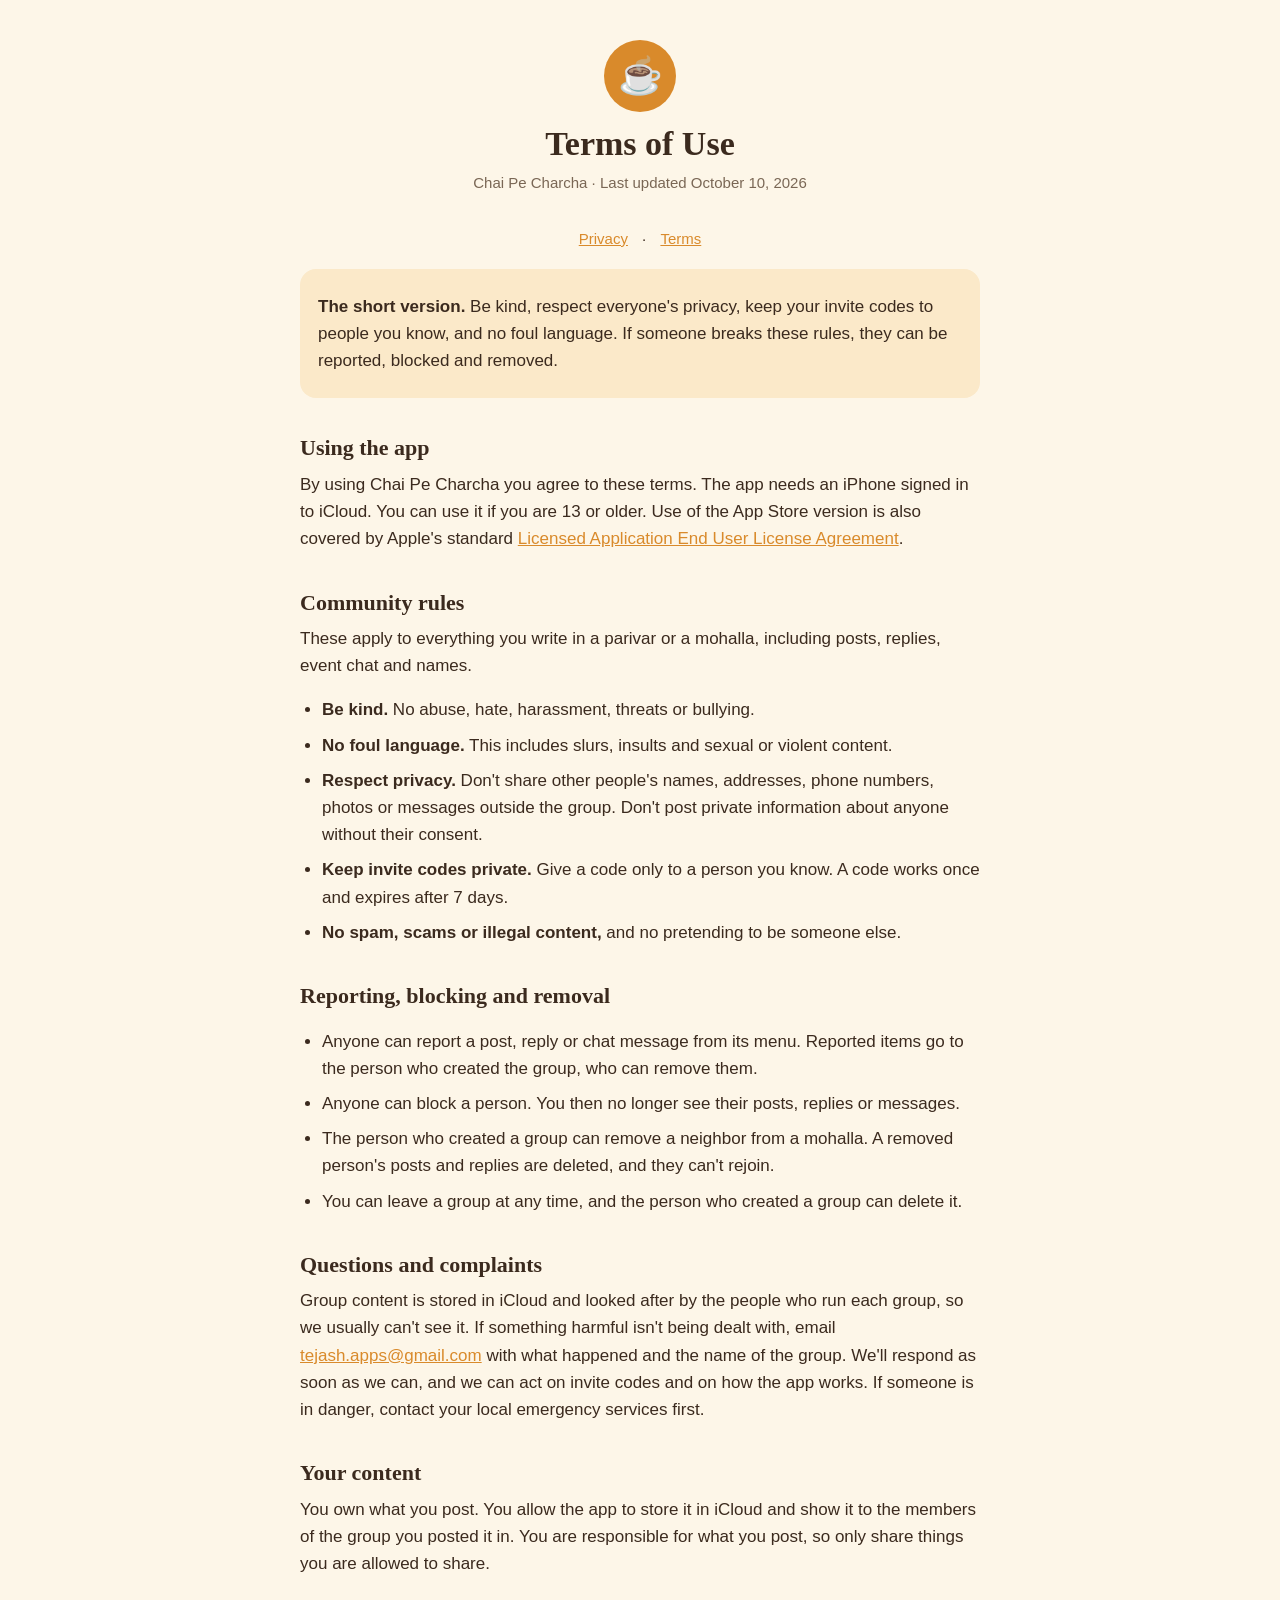
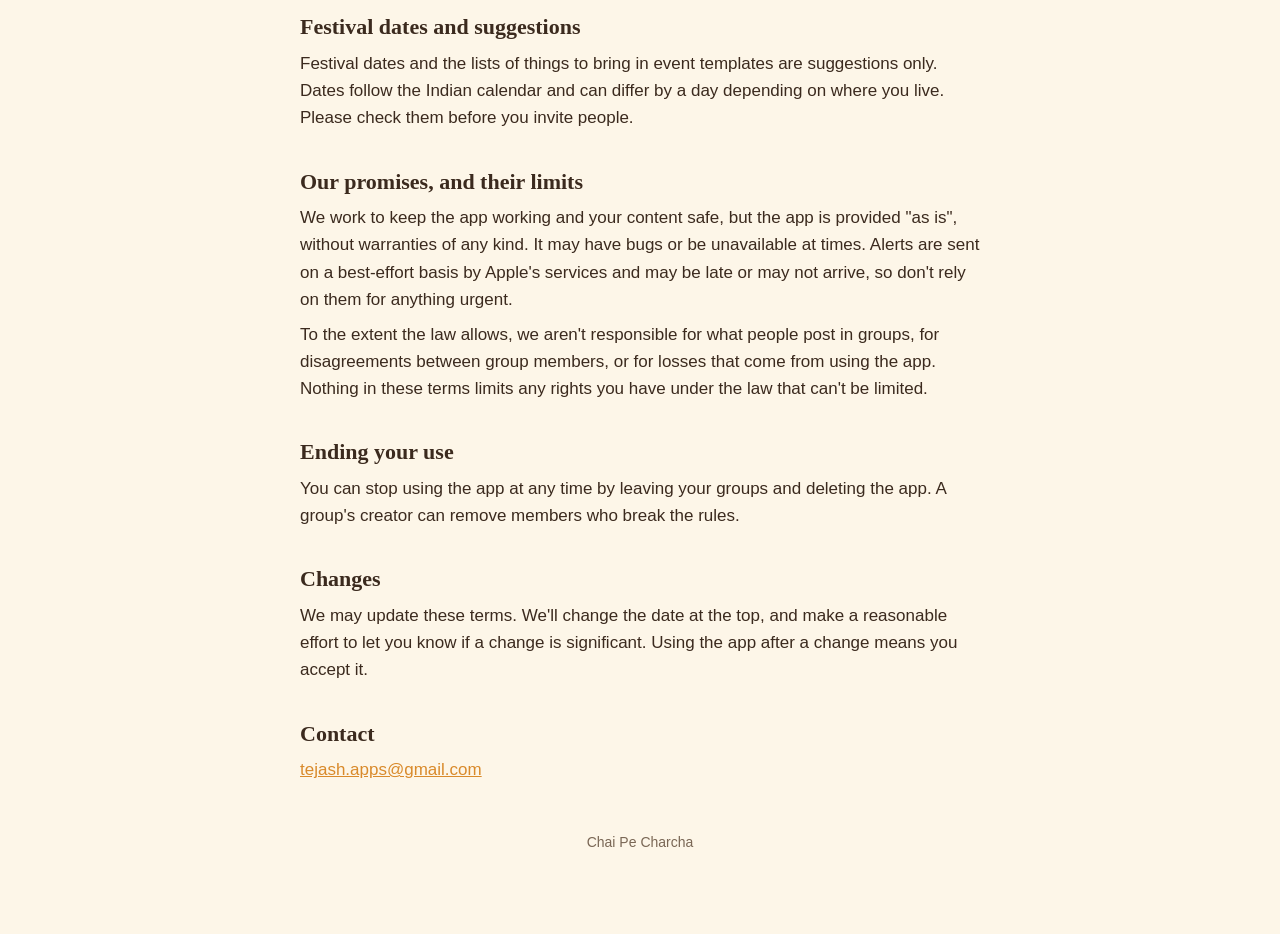
==== terms.html @ 7236cd10 "Add files via upload" ====
<!doctype html>
<html lang="en">
<head>
<meta charset="utf-8">
<meta name="viewport" content="width=device-width, initial-scale=1">
<title>Chai Pe Charcha Terms of Use</title>
<link rel="stylesheet" href="style.css">
</head>
<body>
<main>
<header>
  <div class="logo" aria-hidden="true">☕</div>
  <h1>Terms of Use</h1>
  <p class="updated">Chai Pe Charcha · Last updated October 10, 2026</p>
</header>
<nav><a href="index.html">Privacy</a> · <a href="terms.html">Terms</a></nav>

<div class="card">
  <p><strong>The short version.</strong> Be kind, respect everyone's privacy, keep your invite codes to people you know, and no foul language. If someone breaks these rules, they can be reported, blocked and removed.</p>
</div>

<h2>Using the app</h2>
<p>By using Chai Pe Charcha you agree to these terms. The app needs an iPhone signed in to iCloud. You can use it if you are 13 or older. Use of the App Store version is also covered by Apple's standard <a href="https://www.apple.com/legal/internet-services/itunes/dev/stdeula/">Licensed Application End User License Agreement</a>.</p>

<h2>Community rules</h2>
<p>These apply to everything you write in a parivar or a mohalla, including posts, replies, event chat and names.</p>
<ul>
  <li><strong>Be kind.</strong> No abuse, hate, harassment, threats or bullying.</li>
  <li><strong>No foul language.</strong> This includes slurs, insults and sexual or violent content.</li>
  <li><strong>Respect privacy.</strong> Don't share other people's names, addresses, phone numbers, photos or messages outside the group. Don't post private information about anyone without their consent.</li>
  <li><strong>Keep invite codes private.</strong> Give a code only to a person you know. A code works once and expires after 7 days.</li>
  <li><strong>No spam, scams or illegal content,</strong> and no pretending to be someone else.</li>
</ul>

<h2>Reporting, blocking and removal</h2>
<ul>
  <li>Anyone can report a post, reply or chat message from its menu. Reported items go to the person who created the group, who can remove them.</li>
  <li>Anyone can block a person. You then no longer see their posts, replies or messages.</li>
  <li>The person who created a group can remove a neighbor from a mohalla. A removed person's posts and replies are deleted, and they can't rejoin.</li>
  <li>You can leave a group at any time, and the person who created a group can delete it.</li>
</ul>

<h2>Questions and complaints</h2>
<p>Group content is stored in iCloud and looked after by the people who run each group, so we usually can't see it. If something harmful isn't being dealt with, email <a href="mailto:tejash.apps@gmail.com">tejash.apps@gmail.com</a> with what happened and the name of the group. We'll respond as soon as we can, and we can act on invite codes and on how the app works. If someone is in danger, contact your local emergency services first.</p>

<h2>Your content</h2>
<p>You own what you post. You allow the app to store it in iCloud and show it to the members of the group you posted it in. You are responsible for what you post, so only share things you are allowed to share.</p>

<h2>Festival dates and suggestions</h2>
<p>Festival dates and the lists of things to bring in event templates are suggestions only. Dates follow the Indian calendar and can differ by a day depending on where you live. Please check them before you invite people.</p>

<h2>Our promises, and their limits</h2>
<p>We work to keep the app working and your content safe, but the app is provided "as is", without warranties of any kind. It may have bugs or be unavailable at times. Alerts are sent on a best-effort basis by Apple's services and may be late or may not arrive, so don't rely on them for anything urgent.</p>
<p>To the extent the law allows, we aren't responsible for what people post in groups, for disagreements between group members, or for losses that come from using the app. Nothing in these terms limits any rights you have under the law that can't be limited.</p>

<h2>Ending your use</h2>
<p>You can stop using the app at any time by leaving your groups and deleting the app. A group's creator can remove members who break the rules.</p>

<h2>Changes</h2>
<p>We may update these terms. We'll change the date at the top, and make a reasonable effort to let you know if a change is significant. Using the app after a change means you accept it.</p>

<h2>Contact</h2>
<p><a href="mailto:tejash.apps@gmail.com">tejash.apps@gmail.com</a></p>

<footer>Chai Pe Charcha</footer>
</main>
</body>
</html>
---- style.css ----
:root {
  --cream: #fdf6e8;
  --card: #fbe9c9;
  --saffron: #d98a2b;
  --brown: #3b2a1e;
  --muted: #7a6755;
}
@media (prefers-color-scheme: dark) {
  :root { --cream: #1f1710; --card: #2d2218; --saffron: #e9a043; --brown: #f3e6d2; --muted: #b9a790; }
}
* { box-sizing: border-box; }
body {
  margin: 0;
  background: var(--cream);
  color: var(--brown);
  font: 17px/1.6 -apple-system, "SF Pro Text", "Helvetica Neue", Arial, sans-serif;
}
main { max-width: 720px; margin: 0 auto; padding: 40px 20px 80px; }
header { text-align: center; margin-bottom: 32px; }
.logo {
  width: 72px; height: 72px; border-radius: 50%;
  background: var(--saffron); display: inline-flex; align-items: center; justify-content: center;
  font-size: 36px; margin-bottom: 12px;
}
h1 { font: 700 34px/1.2 Georgia, "Times New Roman", serif; margin: 0 0 6px; }
h2 { font: 700 22px/1.3 Georgia, "Times New Roman", serif; margin: 36px 0 8px; }
.updated { color: var(--muted); font-size: 15px; margin: 0; }
p, li { margin: 8px 0; }
ul { padding-left: 22px; }
.card { background: var(--card); border-radius: 16px; padding: 16px 18px; margin: 18px 0; }
a { color: var(--saffron); }
nav { text-align: center; margin: 0 0 8px; font-size: 15px; }
nav a { margin: 0 10px; }
table { width: 100%; border-collapse: collapse; margin: 12px 0; font-size: 15.5px; }
th, td { text-align: left; vertical-align: top; padding: 10px 8px; border-bottom: 1px solid rgba(122,103,85,.3); }
th { color: var(--muted); font-weight: 600; }
footer { margin-top: 48px; text-align: center; color: var(--muted); font-size: 14px; }
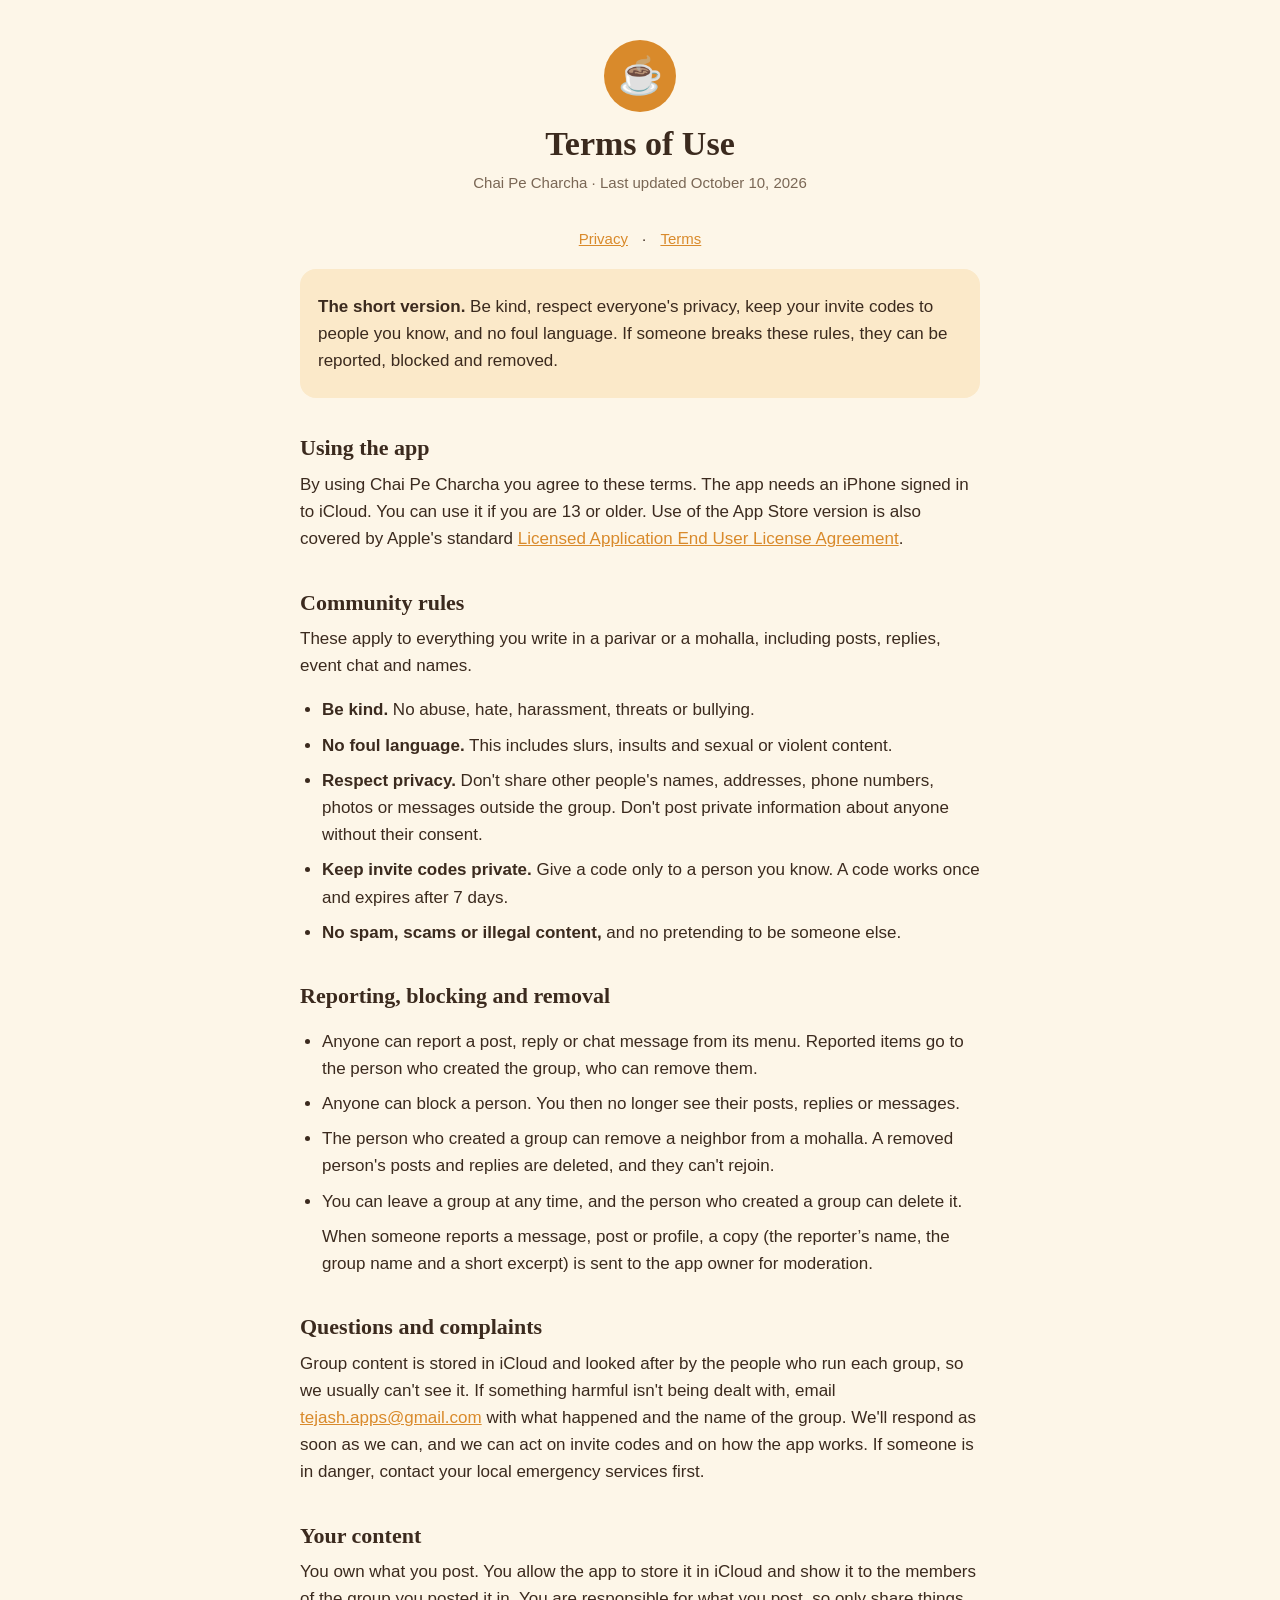
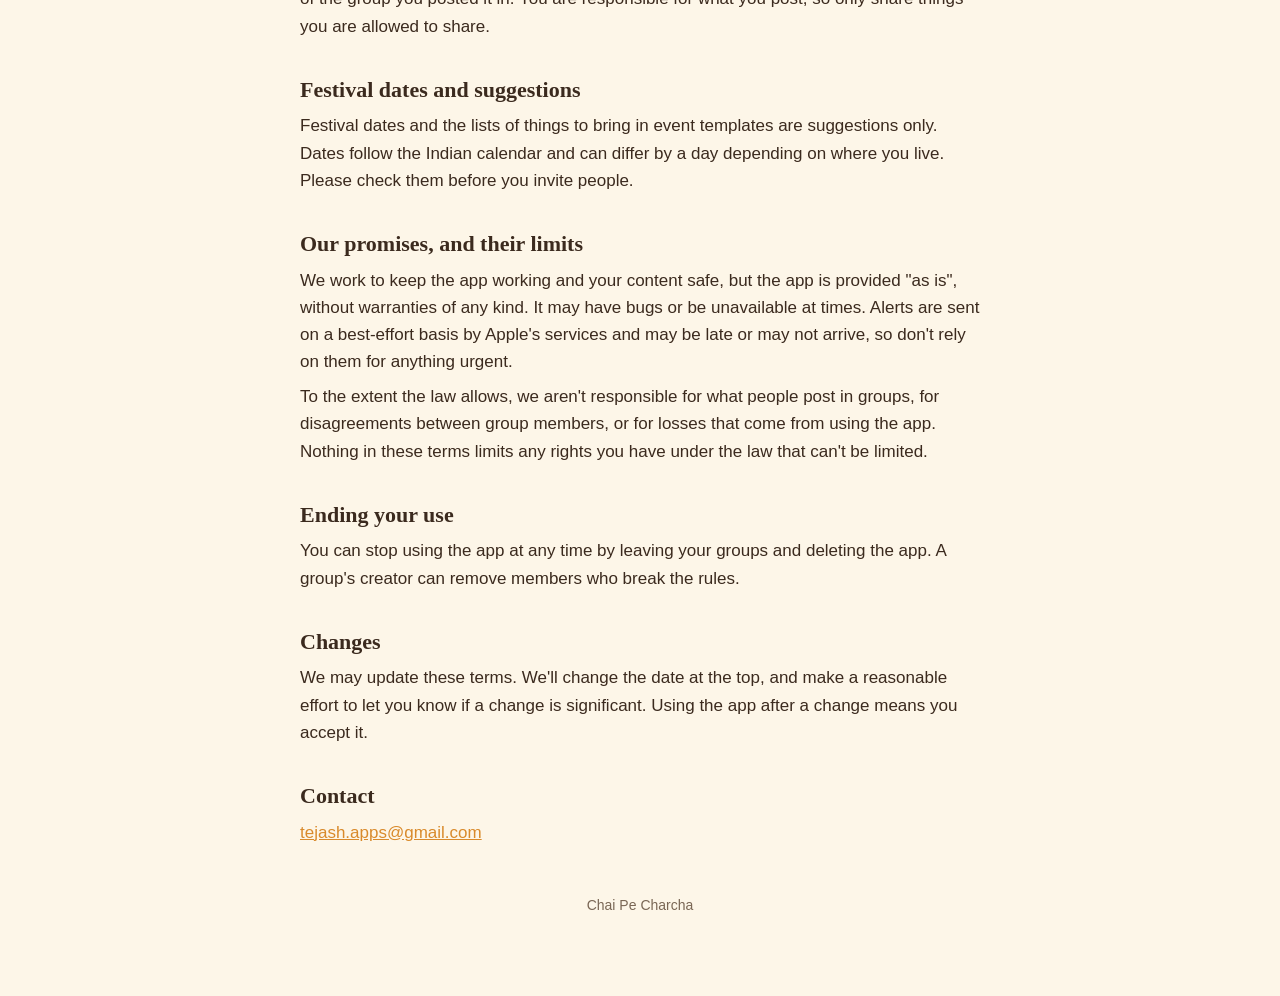
==== commit 48640ceb: "terms.html" ====
--- a/terms.html
+++ b/terms.html
@@ -37,7 +37,8 @@
   <li>Anyone can report a post, reply or chat message from its menu. Reported items go to the person who created the group, who can remove them.</li>
   <li>Anyone can block a person. You then no longer see their posts, replies or messages.</li>
   <li>The person who created a group can remove a neighbor from a mohalla. A removed person's posts and replies are deleted, and they can't rejoin.</li>
-  <li>You can leave a group at any time, and the person who created a group can delete it.</li>
+  <li>You can leave a group at any time, and the person who created a group can delete it.
+  </li> When someone reports a message, post or profile, a copy (the reporter’s name, the group name and a short excerpt) is sent to the app owner for moderation.
 </ul>
 
 <h2>Questions and complaints</h2>
